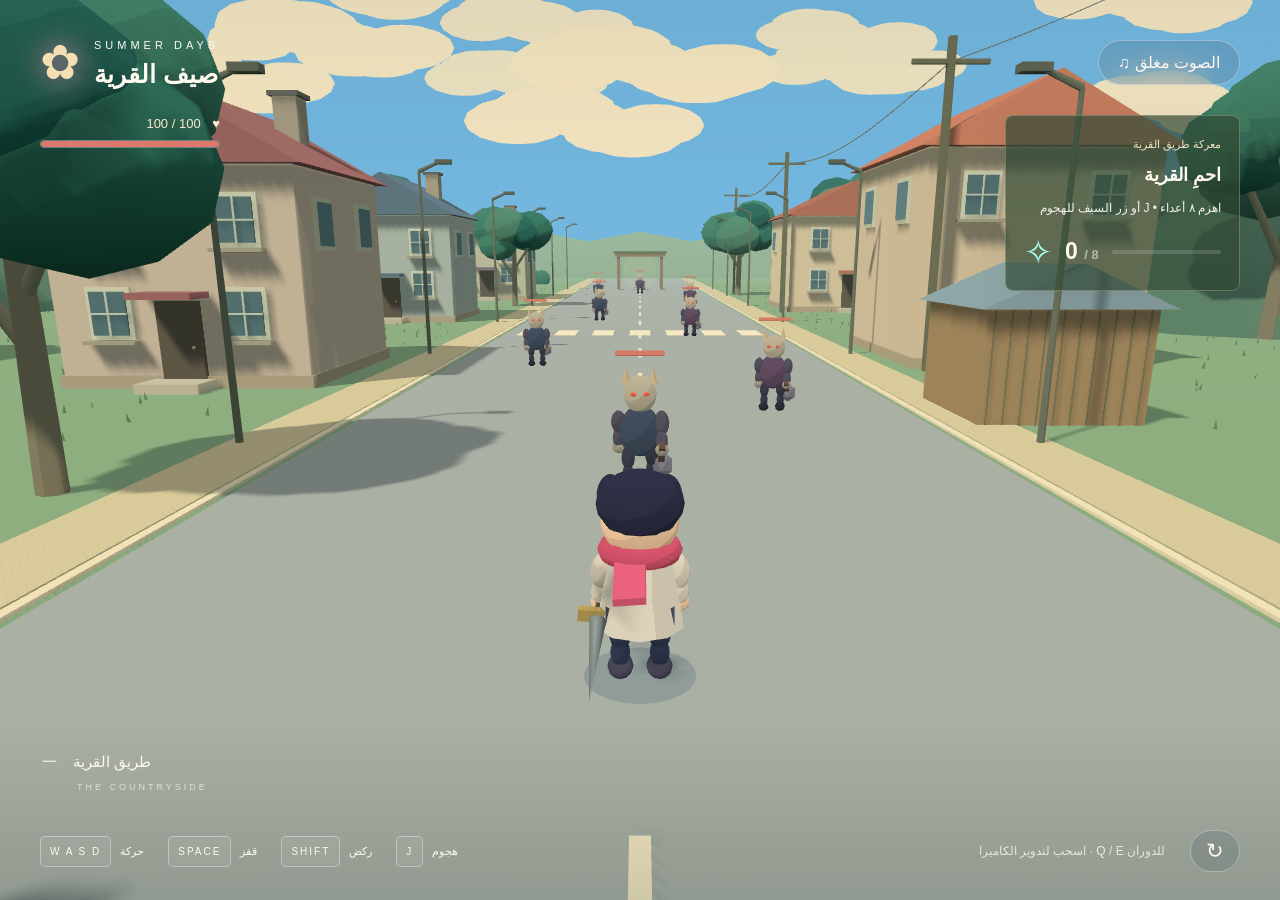
==== index.html @ dabcc71a "Add Sakura sword combat game with mobile controls" ====
<!doctype html><html lang="ar" dir="rtl"><head><meta charset="utf-8"><meta name="viewport" content="width=device-width,initial-scale=1"><title>صيف القرية • Summer Days</title><link rel="icon" href="data:image/svg+xml,%3Csvg xmlns='http://www.w3.org/2000/svg' viewBox='0 0 40 40'%3E%3Ctext y='32' font-size='32'%3E🌸%3C/text%3E%3C/svg%3E"><link rel="stylesheet" href="style.css?v=lasa-win-10"></head><body><div id="world"></div><div class="vignette"></div><header><div class="brand"><span class="flower">✿</span><div><small>SUMMER DAYS</small><h1>صيف القرية</h1></div></div><button id="sound" aria-label="تفعيل الصوت">♫ <span>الصوت مغلق</span></button></header><aside class="quest"><small>معركة طريق القرية</small><h2 id="objective">احمِ القرية</h2><p id="hint">اهزم ٨ أعداء • J أو زر السيف للهجوم</p><div class="progress"><span>✧</span><strong id="count">٠ <em>/ ١٠</em></strong><div class="track"><i id="bar"></i></div></div></aside><div class="health"><span>♥ <b id="health-label">100 / 100</b></span><div><i id="health-fill"></i></div></div><div class="location"><span>一</span> طريق القرية <small>THE COUNTRYSIDE</small></div><footer><div class="keys"><span><kbd>W A S D</kbd> حركة</span><span><kbd>SPACE</kbd> قفز</span><span><kbd>SHIFT</kbd> ركض</span><span><kbd>J</kbd> هجوم</span></div><p>اسحب لتدوير الكاميرا · Q / E للدوران</p><button id="reset" title="ابدأ من جديد">↻</button></footer><div id="toast" role="status"></div><div id="touch"><div class="pad"><button data-key="KeyW">↑</button><div><button data-key="KeyA">←</button><button data-key="KeyS">↓</button><button data-key="KeyD">→</button></div></div><div class="actions"><button data-key="ShiftLeft">جري</button><button class="jump" data-key="Space">قفز</button><button class="attack" data-key="KeyJ" aria-label="هجوم بالسيف">⚔<small>هجوم</small></button></div></div><div id="finish" hidden><div class="finish-card"><span>✿</span><small>A SUMMER TO REMEMBER</small><h2>صيف لا يُنسى</h2><p>عشرة تذكارات… وحكاية جميلة للعودة.</p><button id="again">رحلة جديدة ←</button></div></div><div id="loading">✿<p>نطير إلى صيف القرية…</p></div><script type="module" src="game.js?v=lasa-win-10"></script></body></html>
---- style.css ----
*{box-sizing:border-box}body{margin:0;overflow:hidden;background:#bfc9dd;color:#fff8ee;font-family:Tahoma,Arial,sans-serif}button{font:inherit;cursor:pointer;color:inherit}#world,canvas,.vignette{position:fixed;inset:0;width:100%;height:100%}.vignette{pointer-events:none;background:linear-gradient(180deg,#273b5530,transparent 25%,transparent 70%,#24365055)}header{position:absolute;top:34px;left:40px;right:40px;display:flex;justify-content:space-between;align-items:center;direction:ltr}.brand{display:flex;gap:14px;align-items:center}.flower{font-size:48px;color:#ffe6ef;text-shadow:0 0 30px #e989b0}.brand small{font:11px Arial;letter-spacing:4px;color:#fff9f4}h1{font-size:25px;margin:7px 0 0}button{border:1px solid #ffffff55;background:#273c4f28;backdrop-filter:blur(15px);border-radius:30px;padding:12px 19px}button:hover{background:#ffffff30}button:focus-visible{outline:3px solid #fff}.quest{position:absolute;top:158px;right:40px;width:278px;padding:24px;background:linear-gradient(130deg,#203e5159,#45646c22);border:1px solid #ffffff45;border-radius:4px 24px 24px 24px;backdrop-filter:blur(12px);box-shadow:0 12px 40px #25374910}.quest small{font-size:11px;color:#ffe1ea}.quest h2{font-size:20px;margin:12px 0}.quest p{font-size:12px;line-height:1.8;color:#f4f1ec}.progress{display:flex;gap:13px;align-items:center;margin-top:20px;direction:ltr}.progress>span{font-size:34px;color:#a5ffef}strong{font-size:23px;white-space:nowrap}em{font-size:13px;font-style:normal;color:#ffffff88}.track{height:4px;flex:1;background:#ffffff25;border-radius:3px;overflow:hidden}.track i{display:block;height:100%;width:0;background:#baffef;transition:width .4s}.location{position:absolute;bottom:114px;left:42px;font-size:15px;direction:ltr}.location>span{margin-right:12px}.location small{display:block;margin:10px 0 0 35px;font:9px Arial;letter-spacing:3px;opacity:.7}footer{position:absolute;bottom:28px;left:40px;right:40px;display:flex;align-items:center;gap:25px;direction:ltr}footer p{font-size:12px;opacity:.8;margin-left:auto}.keys{display:flex;gap:24px;font-size:11px}.keys span{display:flex;gap:9px;align-items:center}kbd{font:10px Arial;letter-spacing:2px;border:1px solid #fff5;border-radius:5px;padding:9px;background:#ffffff10}#reset{padding:8px 15px;font-size:21px}#toast{position:absolute;bottom:125px;left:50%;transform:translateX(-50%);padding:12px 24px;border-radius:30px;background:#254f5ddd;opacity:0;transition:opacity .3s;pointer-events:none;font-size:14px}#toast.visible{opacity:1}#finish,#loading{position:fixed;inset:0;display:grid;place-items:center;background:#24384e45;backdrop-filter:blur(8px);z-index:5}#finish[hidden]{display:none}.finish-card{text-align:center;padding:50px;background:#25465ce8;border:1px solid #ffe2ef66;border-radius:25px}.finish-card>span{display:block;font-size:70px;color:#ffbcd6}.finish-card small{font:10px Arial;letter-spacing:3px}.finish-card h2{font-size:30px}.finish-card p{opacity:.7;margin-bottom:30px}.finish-card button{background:#ffe0e8;color:#3d3b56}#loading{display:flex;flex-direction:column;justify-content:center;font-size:60px;background:#849dac}#loading p{font-size:16px}#touch{display:none} @media(max-width:700px){header{top:20px;left:20px;right:20px}.brand h1{font-size:19px}.brand small{font-size:9px}.flower{font-size:37px}#sound span{display:none}.quest{top:100px;right:20px;width:218px;padding:16px}.quest h2{font-size:17px}.quest p{font-size:11px}.quest small{font-size:10px}.location{display:none}footer{bottom:18px;left:20px;right:20px}.keys{display:none}footer p{margin:0 auto}#touch{display:flex;position:absolute;bottom:90px;left:20px;right:20px;justify-content:space-between;align-items:end;direction:ltr;touch-action:none}.pad{text-align:center}.pad button{padding:0;width:44px;height:44px;margin:2px;border-radius:12px;background:#274d6766}.jump{width:68px;height:68px;background:#274d6766}#toast{bottom:245px;width:max-content;max-width:90%;font-size:12px}.finish-card{margin:20px;padding:30px}.finish-card h2{font-size:23px}}
/* Quiet game HUD leaves the village in view. */
.quest{top:115px;width:235px;padding:18px;background:#314936b3;backdrop-filter:none;border-color:#f9efd240;border-radius:8px}.quest small{color:#f2e2bc}.quest h2{font-size:18px}.brand .flower{color:#f3dfb2}.vignette{background:linear-gradient(180deg,#23405012,transparent 24%,transparent 80%,#233d3930)}.location{bottom:108px}.progress{margin-top:10px} @media(max-width:700px){.quest{top:94px;right:16px;width:180px;padding:12px}.quest small{display:none}.quest h2{font-size:15px;margin:0 0 6px}.quest p{font-size:11px;margin:0}.progress{margin-top:5px}.progress>span{font-size:24px}.progress strong{font-size:19px}}
.health{position:absolute;top:116px;left:40px;width:180px;font-size:13px;color:#ffe9d3}.health>div{height:8px;margin-top:9px;background:#263b40b0;border:1px solid #fff5;border-radius:8px;overflow:hidden}.health i{display:block;width:100%;height:100%;background:#dc786c;transition:width .2s}.health b{font-weight:normal;margin-right:8px}.actions{display:flex;align-items:end;gap:9px}.actions button{touch-action:none;user-select:none;width:53px;height:53px;padding:0;background:#274d67b0}.actions .attack{width:78px;height:78px;background:#a6634ee6;font-size:29px}.attack small{display:block;font-size:12px}#touch button{touch-action:none;user-select:none;-webkit-user-select:none} @media(pointer:coarse){#touch{display:flex;position:absolute;bottom:80px;left:20px;right:20px;justify-content:space-between;align-items:end;direction:ltr;touch-action:none}.keys{display:none}.pad{text-align:center}.pad button{padding:0;width:46px;height:46px;margin:2px;border-radius:12px;background:#274d6788}.location{display:none}} @media(max-width:700px){.health{left:18px;top:101px;width:130px}.quest{top:151px;width:166px}.actions{gap:5px}.actions button{width:43px;height:43px}.actions .attack{width:65px;height:65px}.pad button{width:39px;height:43px}#touch{left:12px;right:12px}.keys{display:none}}
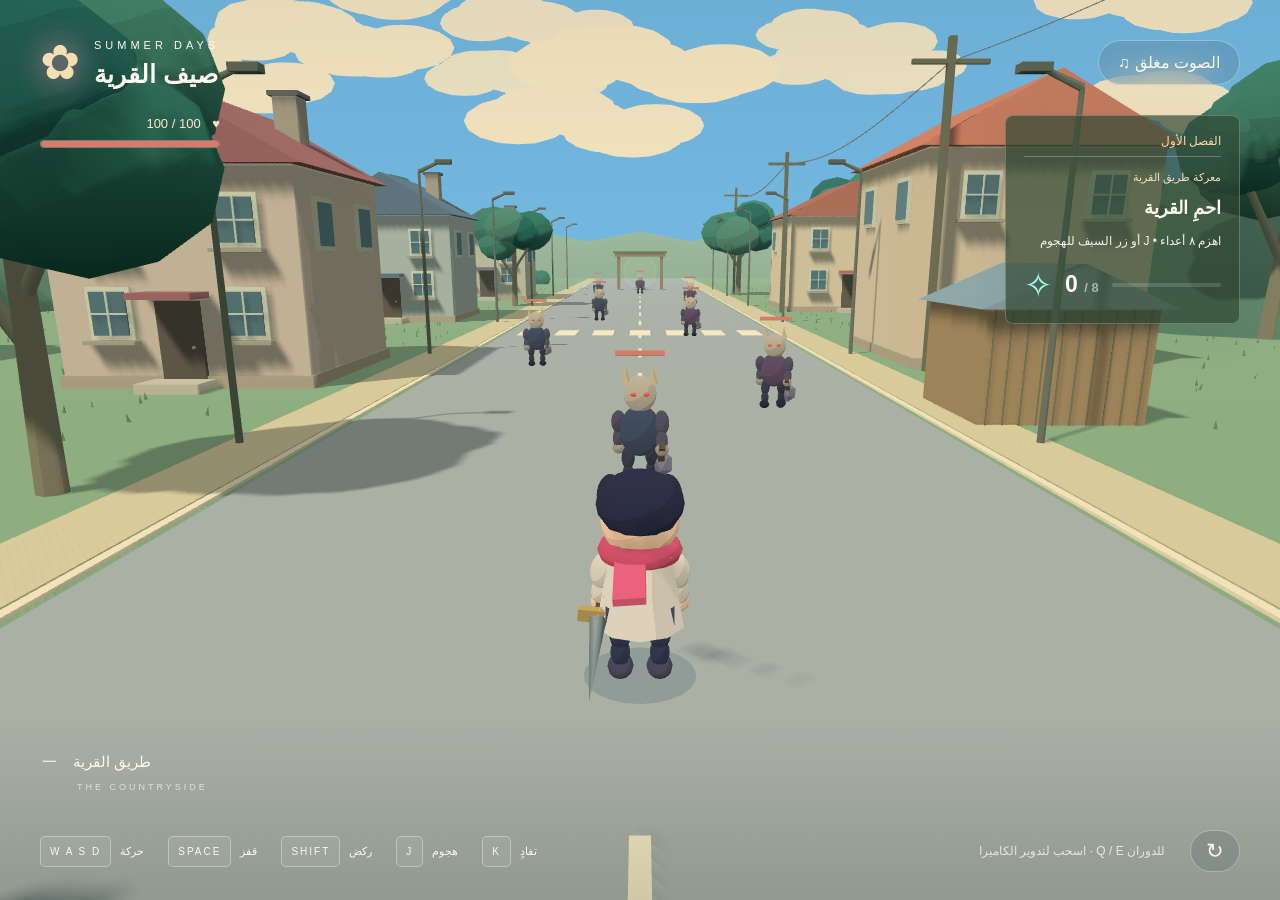
==== commit 87a5aad3: "Add harder second mission and improved combat animation" ====
--- a/index.html
+++ b/index.html
@@ -1,3 +1,3 @@
-<!doctype html><html lang="ar" dir="rtl"><head><meta charset="utf-8"><meta name="viewport" content="width=device-width,initial-scale=1"><title>صيف القرية • Summer Days</title><link rel="icon" href="data:image/svg+xml,%3Csvg xmlns='http://www.w3.org/2000/svg' viewBox='0 0 40 40'%3E%3Ctext y='32' font-size='32'%3E🌸%3C/text%3E%3C/svg%3E"><link rel="stylesheet" href="style.css?v=lasa-win-10"></head><body><div id="world"></div><div class="vignette"></div><header><div class="brand"><span class="flower">✿</span><div><small>SUMMER DAYS</small><h1>صيف القرية</h1></div></div><button id="sound" aria-label="تفعيل الصوت">♫ <span>الصوت مغلق</span></button></header><aside class="quest"><small>معركة طريق القرية</small><h2 id="objective">احمِ القرية</h2><p id="hint">اهزم ٨ أعداء • J أو زر السيف للهجوم</p><div class="progress"><span>✧</span><strong id="count">٠ <em>/ ١٠</em></strong><div class="track"><i id="bar"></i></div></div></aside><div class="health"><span>♥ <b id="health-label">100 / 100</b></span><div><i id="health-fill"></i></div></div><div class="location"><span>一</span> طريق القرية <small>THE COUNTRYSIDE</small></div><footer><div class="keys"><span><kbd>W A S D</kbd> حركة</span><span><kbd>SPACE</kbd> قفز</span><span><kbd>SHIFT</kbd> ركض</span><span><kbd>J</kbd> هجوم</span></div><p>اسحب لتدوير الكاميرا · Q / E للدوران</p><button id="reset" title="ابدأ من جديد">↻</button></footer><div id="toast" role="status"></div><div id="touch"><div class="pad"><button data-key="KeyW">↑</button><div><button data-key="KeyA">←</button><button data-key="KeyS">↓</button><button data-key="KeyD">→</button></div></div><div class="actions"><button data-key="ShiftLeft">جري</button><button class="jump" data-key="Space">قفز</button><button class="attack" data-key="KeyJ" aria-label="هجوم بالسيف">⚔<small>هجوم</small></button></div></div><div id="finish" hidden><div class="finish-card"><span>✿</span><small>A SUMMER TO REMEMBER</small><h2>صيف لا يُنسى</h2><p>عشرة تذكارات… وحكاية جميلة للعودة.</p><button id="again">رحلة جديدة ←</button></div></div><div id="loading">✿<p>نطير إلى صيف القرية…</p></div><script type="module" src="game.js?v=lasa-win-10"></script></body></html>
+<!doctype html><html lang="ar" dir="rtl"><head><meta charset="utf-8"><meta name="viewport" content="width=device-width,initial-scale=1"><title>صيف القرية • Summer Days</title><link rel="icon" href="data:image/svg+xml,%3Csvg xmlns='http://www.w3.org/2000/svg' viewBox='0 0 40 40'%3E%3Ctext y='32' font-size='32'%3E🌸%3C/text%3E%3C/svg%3E"><link rel="stylesheet" href="style.css?v=mission-two-11"></head><body><div id="world"></div><div class="vignette"></div><header><div class="brand"><span class="flower">✿</span><div><small>SUMMER DAYS</small><h1>صيف القرية</h1></div></div><button id="sound" aria-label="تفعيل الصوت">♫ <span>الصوت مغلق</span></button></header><aside class="quest"><div id="mission-label" class="mission-label">الفصل الأول</div><small>معركة طريق القرية</small><h2 id="objective">احمِ القرية</h2><p id="hint">اهزم ٨ أعداء • J أو زر السيف للهجوم</p><div class="progress"><span>✧</span><strong id="count">٠ <em>/ ١٠</em></strong><div class="track"><i id="bar"></i></div></div></aside><div id="boss-hud" class="boss-hud" hidden><span>زعيم الحصار</span><div><i id="boss-fill"></i></div></div><div class="health"><span>♥ <b id="health-label">100 / 100</b></span><div><i id="health-fill"></i></div></div><div class="location"><span>一</span> طريق القرية <small>THE COUNTRYSIDE</small></div><footer><div class="keys"><span><kbd>W A S D</kbd> حركة</span><span><kbd>SPACE</kbd> قفز</span><span><kbd>SHIFT</kbd> ركض</span><span><kbd>J</kbd> هجوم</span><span><kbd>K</kbd> تفادٍ</span></div><p>اسحب لتدوير الكاميرا · Q / E للدوران</p><button id="reset" title="ابدأ من جديد">↻</button></footer><div id="toast" role="status"></div><div id="touch"><div class="pad"><button data-key="KeyW">↑</button><div><button data-key="KeyA">←</button><button data-key="KeyS">↓</button><button data-key="KeyD">→</button></div></div><div class="actions"><button data-key="ShiftLeft">جري</button><button class="jump" data-key="Space">قفز</button><button class="dodge" data-key="KeyK" aria-label="تفادٍ">تفادٍ</button><button class="attack" data-key="KeyJ" aria-label="هجوم بالسيف">⚔<small>هجوم</small></button></div></div><div id="finish" hidden><div class="finish-card"><span>✿</span><small>A SUMMER TO REMEMBER</small><h2>صيف لا يُنسى</h2><p>عشرة تذكارات… وحكاية جميلة للعودة.</p><button id="again">رحلة جديدة ←</button></div></div><div id="loading">✿<p>نطير إلى صيف القرية…</p></div><script type="module" src="game.js?v=mission-two-11"></script></body></html>
 
 
--- a/style.css
+++ b/style.css
@@ -2,3 +2,7 @@
 /* Quiet game HUD leaves the village in view. */
 .quest{top:115px;width:235px;padding:18px;background:#314936b3;backdrop-filter:none;border-color:#f9efd240;border-radius:8px}.quest small{color:#f2e2bc}.quest h2{font-size:18px}.brand .flower{color:#f3dfb2}.vignette{background:linear-gradient(180deg,#23405012,transparent 24%,transparent 80%,#233d3930)}.location{bottom:108px}.progress{margin-top:10px} @media(max-width:700px){.quest{top:94px;right:16px;width:180px;padding:12px}.quest small{display:none}.quest h2{font-size:15px;margin:0 0 6px}.quest p{font-size:11px;margin:0}.progress{margin-top:5px}.progress>span{font-size:24px}.progress strong{font-size:19px}}
 .health{position:absolute;top:116px;left:40px;width:180px;font-size:13px;color:#ffe9d3}.health>div{height:8px;margin-top:9px;background:#263b40b0;border:1px solid #fff5;border-radius:8px;overflow:hidden}.health i{display:block;width:100%;height:100%;background:#dc786c;transition:width .2s}.health b{font-weight:normal;margin-right:8px}.actions{display:flex;align-items:end;gap:9px}.actions button{touch-action:none;user-select:none;width:53px;height:53px;padding:0;background:#274d67b0}.actions .attack{width:78px;height:78px;background:#a6634ee6;font-size:29px}.attack small{display:block;font-size:12px}#touch button{touch-action:none;user-select:none;-webkit-user-select:none} @media(pointer:coarse){#touch{display:flex;position:absolute;bottom:80px;left:20px;right:20px;justify-content:space-between;align-items:end;direction:ltr;touch-action:none}.keys{display:none}.pad{text-align:center}.pad button{padding:0;width:46px;height:46px;margin:2px;border-radius:12px;background:#274d6788}.location{display:none}} @media(max-width:700px){.health{left:18px;top:101px;width:130px}.quest{top:151px;width:166px}.actions{gap:5px}.actions button{width:43px;height:43px}.actions .attack{width:65px;height:65px}.pad button{width:39px;height:43px}#touch{left:12px;right:12px}.keys{display:none}}
+
+.mission-label{font-size:12px;color:#ffd8a2;border-bottom:1px solid #ffffff44;padding-bottom:8px;margin-bottom:10px}.boss-hud{position:absolute;top:28px;left:50%;transform:translateX(-50%);width:min(340px,42vw);text-align:center;font-size:13px;color:#ffe2cd;text-shadow:0 1px 3px #333}.boss-hud[hidden]{display:none}.boss-hud>div{height:9px;background:#332d39bb;border:1px solid #ffe1ce77;border-radius:9px;margin-top:8px;overflow:hidden}.boss-hud i{display:block;height:100%;width:100%;background:#de806e;transition:width .2s}.actions .dodge{background:#476e8dcc}@media(max-width:700px){.boss-hud{top:85px;width:45vw}.actions .dodge{width:47px;height:47px;font-size:11px}.actions{gap:3px}}
+
+@media(max-width:700px){.boss-hud{top:82px;width:42vw}.health{top:136px}.quest{top:155px}}
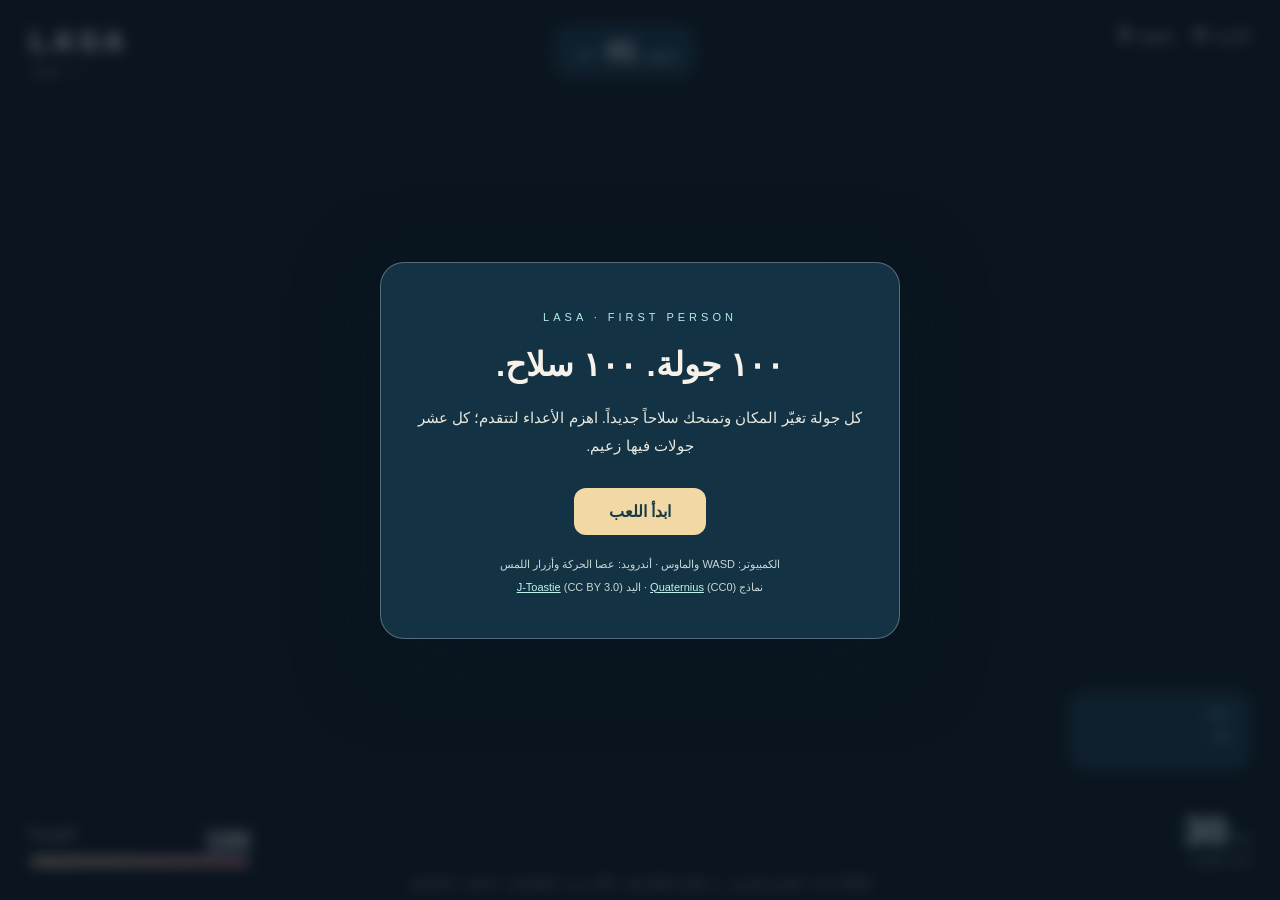
==== commit 64cc3367: "Build first-person 100-round shooter with modeled weapons and hands" ====
--- a/index.html
+++ b/index.html
@@ -1,3 +1,3 @@
-<!doctype html><html lang="ar" dir="rtl"><head><meta charset="utf-8"><meta name="viewport" content="width=device-width,initial-scale=1"><title>صيف القرية • Summer Days</title><link rel="icon" href="data:image/svg+xml,%3Csvg xmlns='http://www.w3.org/2000/svg' viewBox='0 0 40 40'%3E%3Ctext y='32' font-size='32'%3E🌸%3C/text%3E%3C/svg%3E"><link rel="stylesheet" href="style.css?v=mission-two-11"></head><body><div id="world"></div><div class="vignette"></div><header><div class="brand"><span class="flower">✿</span><div><small>SUMMER DAYS</small><h1>صيف القرية</h1></div></div><button id="sound" aria-label="تفعيل الصوت">♫ <span>الصوت مغلق</span></button></header><aside class="quest"><div id="mission-label" class="mission-label">الفصل الأول</div><small>معركة طريق القرية</small><h2 id="objective">احمِ القرية</h2><p id="hint">اهزم ٨ أعداء • J أو زر السيف للهجوم</p><div class="progress"><span>✧</span><strong id="count">٠ <em>/ ١٠</em></strong><div class="track"><i id="bar"></i></div></div></aside><div id="boss-hud" class="boss-hud" hidden><span>زعيم الحصار</span><div><i id="boss-fill"></i></div></div><div class="health"><span>♥ <b id="health-label">100 / 100</b></span><div><i id="health-fill"></i></div></div><div class="location"><span>一</span> طريق القرية <small>THE COUNTRYSIDE</small></div><footer><div class="keys"><span><kbd>W A S D</kbd> حركة</span><span><kbd>SPACE</kbd> قفز</span><span><kbd>SHIFT</kbd> ركض</span><span><kbd>J</kbd> هجوم</span><span><kbd>K</kbd> تفادٍ</span></div><p>اسحب لتدوير الكاميرا · Q / E للدوران</p><button id="reset" title="ابدأ من جديد">↻</button></footer><div id="toast" role="status"></div><div id="touch"><div class="pad"><button data-key="KeyW">↑</button><div><button data-key="KeyA">←</button><button data-key="KeyS">↓</button><button data-key="KeyD">→</button></div></div><div class="actions"><button data-key="ShiftLeft">جري</button><button class="jump" data-key="Space">قفز</button><button class="dodge" data-key="KeyK" aria-label="تفادٍ">تفادٍ</button><button class="attack" data-key="KeyJ" aria-label="هجوم بالسيف">⚔<small>هجوم</small></button></div></div><div id="finish" hidden><div class="finish-card"><span>✿</span><small>A SUMMER TO REMEMBER</small><h2>صيف لا يُنسى</h2><p>عشرة تذكارات… وحكاية جميلة للعودة.</p><button id="again">رحلة جديدة ←</button></div></div><div id="loading">✿<p>نطير إلى صيف القرية…</p></div><script type="module" src="game.js?v=mission-two-11"></script></body></html>
+<!doctype html><html lang="ar" dir="rtl"><head><meta charset="utf-8"><meta name="viewport" content="width=device-width,initial-scale=1,maximum-scale=1,user-scalable=no"><meta name="theme-color" content="#101c29"><title>لاسا: ١٠٠ جولة</title><link rel="icon" href="data:image/svg+xml,%3Csvg xmlns='http://www.w3.org/2000/svg' viewBox='0 0 40 40'%3E%3Ctext y='32' font-size='32'%3E🎯%3C/text%3E%3C/svg%3E"><link rel="stylesheet" href="style.css?v=fps-2"><script type="importmap">{"imports":{"three":"./three.module.js"}}</script></head><body><div id="world"></div><div id="damage-flash"></div><header><div class="mark"><b>LASA</b><small>١٠٠ جولة</small></div><div class="round-badge"><span>الجولة</span><strong id="round">01</strong><em>/ 100</em></div><div class="stats"><div>الأعداء <strong id="remaining">0</strong></div><div>النقاط <strong id="score">0</strong></div></div></header><div id="crosshair"><i></i><i></i><i></i><i></i><span></span></div><div id="hitmarker">✕</div><aside class="gun-card"><small id="gun-type">سلاح</small><strong id="gun-name">—</strong><div id="gun-traits"></div></aside><div id="wave-toast" role="status"></div><footer><div class="health"><span>♥ الصحة</span><strong id="health-text">100</strong><div class="meter"><i id="health-fill"></i></div></div><div class="ammo"><strong id="ammo">30</strong><span>/ <b id="reserve">∞</b></span><small>R إعادة تلقيم</small></div></footer><div id="desktop-help">WASD حركة · الماوس للتصويب · زر الفأرة لإطلاق النار · Shift جري · Space قفز · R تلقيم · Esc إيقاف</div><div id="mobile-controls"><div id="joystick"><div id="joystick-knob"></div></div><div class="buttons"><button id="mobile-jump">قفز</button><button id="mobile-reload">تلقيم</button><button id="mobile-fire">إطلاق</button></div></div><section id="overlay"><div class="panel"><small id="overlay-kicker">LASA · FIRST PERSON</small><h1 id="overlay-title">١٠٠ جولة. ١٠٠ سلاح.</h1><p id="overlay-text">كل جولة تغيّر المكان وتمنحك سلاحاً جديداً. اهزم الأعداء لتتقدم؛ كل عشر جولات فيها زعيم.</p><button id="play">ابدأ اللعب</button><div class="overlay-controls">الكمبيوتر: WASD والماوس · أندرويد: عصا الحركة وأزرار اللمس</div><div class="credits">نماذج <a href="https://quaternius.com/packs/toonshootergamekit.html" target="_blank" rel="noopener">Quaternius</a> (CC0) · اليد <a href="https://poly.pizza/m/MTB4egc4Vh" target="_blank" rel="noopener">J-Toastie</a> (CC BY 3.0)</div></div></section><div id="loading">جارٍ تجهيز الشخصيات…</div><script type="module" src="fps.js?v=fps-2"></script></body></html>
 
 
--- a/style.css
+++ b/style.css
@@ -1,8 +1 @@
-*{box-sizing:border-box}body{margin:0;overflow:hidden;background:#bfc9dd;color:#fff8ee;font-family:Tahoma,Arial,sans-serif}button{font:inherit;cursor:pointer;color:inherit}#world,canvas,.vignette{position:fixed;inset:0;width:100%;height:100%}.vignette{pointer-events:none;background:linear-gradient(180deg,#273b5530,transparent 25%,transparent 70%,#24365055)}header{position:absolute;top:34px;left:40px;right:40px;display:flex;justify-content:space-between;align-items:center;direction:ltr}.brand{display:flex;gap:14px;align-items:center}.flower{font-size:48px;color:#ffe6ef;text-shadow:0 0 30px #e989b0}.brand small{font:11px Arial;letter-spacing:4px;color:#fff9f4}h1{font-size:25px;margin:7px 0 0}button{border:1px solid #ffffff55;background:#273c4f28;backdrop-filter:blur(15px);border-radius:30px;padding:12px 19px}button:hover{background:#ffffff30}button:focus-visible{outline:3px solid #fff}.quest{position:absolute;top:158px;right:40px;width:278px;padding:24px;background:linear-gradient(130deg,#203e5159,#45646c22);border:1px solid #ffffff45;border-radius:4px 24px 24px 24px;backdrop-filter:blur(12px);box-shadow:0 12px 40px #25374910}.quest small{font-size:11px;color:#ffe1ea}.quest h2{font-size:20px;margin:12px 0}.quest p{font-size:12px;line-height:1.8;color:#f4f1ec}.progress{display:flex;gap:13px;align-items:center;margin-top:20px;direction:ltr}.progress>span{font-size:34px;color:#a5ffef}strong{font-size:23px;white-space:nowrap}em{font-size:13px;font-style:normal;color:#ffffff88}.track{height:4px;flex:1;background:#ffffff25;border-radius:3px;overflow:hidden}.track i{display:block;height:100%;width:0;background:#baffef;transition:width .4s}.location{position:absolute;bottom:114px;left:42px;font-size:15px;direction:ltr}.location>span{margin-right:12px}.location small{display:block;margin:10px 0 0 35px;font:9px Arial;letter-spacing:3px;opacity:.7}footer{position:absolute;bottom:28px;left:40px;right:40px;display:flex;align-items:center;gap:25px;direction:ltr}footer p{font-size:12px;opacity:.8;margin-left:auto}.keys{display:flex;gap:24px;font-size:11px}.keys span{display:flex;gap:9px;align-items:center}kbd{font:10px Arial;letter-spacing:2px;border:1px solid #fff5;border-radius:5px;padding:9px;background:#ffffff10}#reset{padding:8px 15px;font-size:21px}#toast{position:absolute;bottom:125px;left:50%;transform:translateX(-50%);padding:12px 24px;border-radius:30px;background:#254f5ddd;opacity:0;transition:opacity .3s;pointer-events:none;font-size:14px}#toast.visible{opacity:1}#finish,#loading{position:fixed;inset:0;display:grid;place-items:center;background:#24384e45;backdrop-filter:blur(8px);z-index:5}#finish[hidden]{display:none}.finish-card{text-align:center;padding:50px;background:#25465ce8;border:1px solid #ffe2ef66;border-radius:25px}.finish-card>span{display:block;font-size:70px;color:#ffbcd6}.finish-card small{font:10px Arial;letter-spacing:3px}.finish-card h2{font-size:30px}.finish-card p{opacity:.7;margin-bottom:30px}.finish-card button{background:#ffe0e8;color:#3d3b56}#loading{display:flex;flex-direction:column;justify-content:center;font-size:60px;background:#849dac}#loading p{font-size:16px}#touch{display:none} @media(max-width:700px){header{top:20px;left:20px;right:20px}.brand h1{font-size:19px}.brand small{font-size:9px}.flower{font-size:37px}#sound span{display:none}.quest{top:100px;right:20px;width:218px;padding:16px}.quest h2{font-size:17px}.quest p{font-size:11px}.quest small{font-size:10px}.location{display:none}footer{bottom:18px;left:20px;right:20px}.keys{display:none}footer p{margin:0 auto}#touch{display:flex;position:absolute;bottom:90px;left:20px;right:20px;justify-content:space-between;align-items:end;direction:ltr;touch-action:none}.pad{text-align:center}.pad button{padding:0;width:44px;height:44px;margin:2px;border-radius:12px;background:#274d6766}.jump{width:68px;height:68px;background:#274d6766}#toast{bottom:245px;width:max-content;max-width:90%;font-size:12px}.finish-card{margin:20px;padding:30px}.finish-card h2{font-size:23px}}
-/* Quiet game HUD leaves the village in view. */
-.quest{top:115px;width:235px;padding:18px;background:#314936b3;backdrop-filter:none;border-color:#f9efd240;border-radius:8px}.quest small{color:#f2e2bc}.quest h2{font-size:18px}.brand .flower{color:#f3dfb2}.vignette{background:linear-gradient(180deg,#23405012,transparent 24%,transparent 80%,#233d3930)}.location{bottom:108px}.progress{margin-top:10px} @media(max-width:700px){.quest{top:94px;right:16px;width:180px;padding:12px}.quest small{display:none}.quest h2{font-size:15px;margin:0 0 6px}.quest p{font-size:11px;margin:0}.progress{margin-top:5px}.progress>span{font-size:24px}.progress strong{font-size:19px}}
-.health{position:absolute;top:116px;left:40px;width:180px;font-size:13px;color:#ffe9d3}.health>div{height:8px;margin-top:9px;background:#263b40b0;border:1px solid #fff5;border-radius:8px;overflow:hidden}.health i{display:block;width:100%;height:100%;background:#dc786c;transition:width .2s}.health b{font-weight:normal;margin-right:8px}.actions{display:flex;align-items:end;gap:9px}.actions button{touch-action:none;user-select:none;width:53px;height:53px;padding:0;background:#274d67b0}.actions .attack{width:78px;height:78px;background:#a6634ee6;font-size:29px}.attack small{display:block;font-size:12px}#touch button{touch-action:none;user-select:none;-webkit-user-select:none} @media(pointer:coarse){#touch{display:flex;position:absolute;bottom:80px;left:20px;right:20px;justify-content:space-between;align-items:end;direction:ltr;touch-action:none}.keys{display:none}.pad{text-align:center}.pad button{padding:0;width:46px;height:46px;margin:2px;border-radius:12px;background:#274d6788}.location{display:none}} @media(max-width:700px){.health{left:18px;top:101px;width:130px}.quest{top:151px;width:166px}.actions{gap:5px}.actions button{width:43px;height:43px}.actions .attack{width:65px;height:65px}.pad button{width:39px;height:43px}#touch{left:12px;right:12px}.keys{display:none}}
-
-.mission-label{font-size:12px;color:#ffd8a2;border-bottom:1px solid #ffffff44;padding-bottom:8px;margin-bottom:10px}.boss-hud{position:absolute;top:28px;left:50%;transform:translateX(-50%);width:min(340px,42vw);text-align:center;font-size:13px;color:#ffe2cd;text-shadow:0 1px 3px #333}.boss-hud[hidden]{display:none}.boss-hud>div{height:9px;background:#332d39bb;border:1px solid #ffe1ce77;border-radius:9px;margin-top:8px;overflow:hidden}.boss-hud i{display:block;height:100%;width:100%;background:#de806e;transition:width .2s}.actions .dodge{background:#476e8dcc}@media(max-width:700px){.boss-hud{top:85px;width:45vw}.actions .dodge{width:47px;height:47px;font-size:11px}.actions{gap:3px}}
-
-@media(max-width:700px){.boss-hud{top:82px;width:42vw}.health{top:136px}.quest{top:155px}}
+*{box-sizing:border-box}html,body{margin:0;width:100%;height:100%;overflow:hidden;background:#102234;color:#f6f1e9;font-family:Tahoma,Arial,sans-serif;touch-action:none;user-select:none}button{font:inherit;cursor:pointer;color:inherit}#world,#world canvas,#damage-flash{position:fixed;inset:0;width:100%;height:100%}#damage-flash{pointer-events:none;background:#fa514a;opacity:0;transition:opacity .14s}header{position:fixed;top:25px;left:30px;right:30px;display:flex;align-items:flex-start;justify-content:space-between;direction:ltr;pointer-events:none;text-shadow:0 2px 8px #1424328c}.mark{display:flex;flex-direction:column;line-height:1}.mark b{font:900 29px Arial;letter-spacing:5px}.mark small{font-size:11px;letter-spacing:3px;margin-top:7px}.round-badge{display:flex;gap:8px;align-items:baseline;direction:rtl;background:#142c3cad;border:1px solid #ffffff36;border-radius:18px;padding:10px 18px;backdrop-filter:blur(7px)}.round-badge span{font-size:12px}.round-badge strong{font:700 27px Arial}.round-badge em{font:12px Arial;opacity:.65}.stats{display:flex;gap:22px;font-size:13px;direction:rtl}.stats strong{font:700 18px Arial;margin-right:5px}#crosshair{position:fixed;top:50%;left:50%;width:34px;height:34px;transform:translate(-50%,-50%);pointer-events:none;filter:drop-shadow(0 1px 2px #16343c)}#crosshair i{position:absolute;background:#fff9dd;border-radius:3px}#crosshair i:nth-child(1){width:2px;height:7px;left:16px;top:0}#crosshair i:nth-child(2){width:2px;height:7px;left:16px;bottom:0}#crosshair i:nth-child(3){height:2px;width:7px;top:16px;left:0}#crosshair i:nth-child(4){height:2px;width:7px;top:16px;right:0}#crosshair span{position:absolute;width:3px;height:3px;background:#fff;left:15.5px;top:15.5px;border-radius:50%}#hitmarker{position:fixed;top:calc(50% - 20px);left:calc(50% - 16px);font-size:36px;color:#fdf5d3;opacity:0;pointer-events:none}.gun-card{position:fixed;right:30px;bottom:130px;text-align:right;padding:14px 18px;background:#142c3cba;border:1px solid #ffffff36;border-radius:16px;min-width:180px;backdrop-filter:blur(8px)}.gun-card small{font-size:11px;color:#a7e5db;display:block}.gun-card strong{display:block;font-size:18px;margin-top:6px}.gun-card #gun-traits{font-size:11px;opacity:.75;margin-top:8px}footer{position:fixed;bottom:34px;left:30px;right:30px;display:flex;justify-content:space-between;align-items:end;direction:ltr;pointer-events:none}.health{width:220px;font-size:13px}.health strong{float:right;font:700 27px Arial}.meter{width:100%;height:9px;background:#1a3649ae;border:1px solid #ffffff5a;border-radius:9px;overflow:hidden;margin-top:10px}.meter i{display:block;width:100%;height:100%;background:linear-gradient(90deg,#f4ac87,#e36b6e);transition:width .25s}.ammo{font:700 39px Arial;text-shadow:0 2px 8px #122d39}.ammo span{font-size:18px;opacity:.6}.ammo small{display:block;text-align:right;font:11px Tahoma;opacity:.8}#desktop-help{position:fixed;bottom:10px;width:100%;text-align:center;font-size:11px;opacity:.72;pointer-events:none}#wave-toast{position:fixed;top:27%;left:50%;transform:translateX(-50%);font-size:22px;font-weight:bold;text-align:center;text-shadow:0 2px 12px #143c4c;opacity:0;transition:opacity .3s;pointer-events:none}#wave-toast.show{opacity:1}#overlay,#loading{position:fixed;inset:0;display:grid;place-items:center;background:#102030a8;backdrop-filter:blur(7px);z-index:5}#loading{z-index:6;font-size:19px}#loading[hidden],#overlay[hidden]{display:none}.panel{width:min(520px,calc(100vw - 36px));text-align:center;padding:44px 36px;background:#153547ed;border:1px solid #ffffff48;border-radius:24px;box-shadow:0 20px 80px #08192388}.panel small{letter-spacing:4px;font:11px Arial;color:#b6ece3}.panel h1{font-size:33px;margin:20px 0}.panel p{line-height:1.9;font-size:15px;color:#e7e9df}.panel button{background:#f2d8a5;color:#173c46;border:0;border-radius:12px;padding:14px 35px;font-weight:bold;margin-top:12px}.panel button:hover{background:#fff0c8}.overlay-controls,.credits{font-size:11px;margin-top:23px;color:#c7d7d6}.credits{margin-top:10px}.credits a{color:#bcf7eb}#mobile-controls{display:none}@media(pointer:coarse),(max-width:700px){header{top:16px;left:15px;right:15px}.mark b{font-size:21px}.mark small{font-size:9px}.round-badge{padding:7px 10px}.round-badge strong{font-size:22px}.stats{display:none}.gun-card{right:12px;top:68px;bottom:auto;padding:8px 11px;min-width:126px}.gun-card strong{font-size:14px}.gun-card #gun-traits{font-size:9px}footer{left:15px;right:15px;bottom:22px}.health{width:130px}.health strong{font-size:19px}.ammo{font-size:27px}.ammo span{font-size:13px}#desktop-help{display:none}#mobile-controls{display:block;position:fixed;inset:0;pointer-events:none}#joystick{position:absolute;left:22px;bottom:135px;width:120px;height:120px;background:#1a4c6488;border:1px solid #ffffff74;border-radius:50%;pointer-events:auto}#joystick-knob{position:absolute;left:37px;top:37px;width:46px;height:46px;background:#b5e7debb;border-radius:50%}.buttons{position:absolute;right:16px;bottom:135px;display:flex;gap:8px;align-items:end;pointer-events:auto}.buttons button{width:58px;height:58px;background:#1a4c64aa;border:1px solid #ffffff77;border-radius:50%;font-size:12px}.buttons #mobile-fire{width:89px;height:89px;background:#df846dcf;font-size:15px;font-weight:bold}.panel{padding:27px 21px}.panel h1{font-size:25px}.panel p{font-size:13px}#wave-toast{top:22%;font-size:16px}}
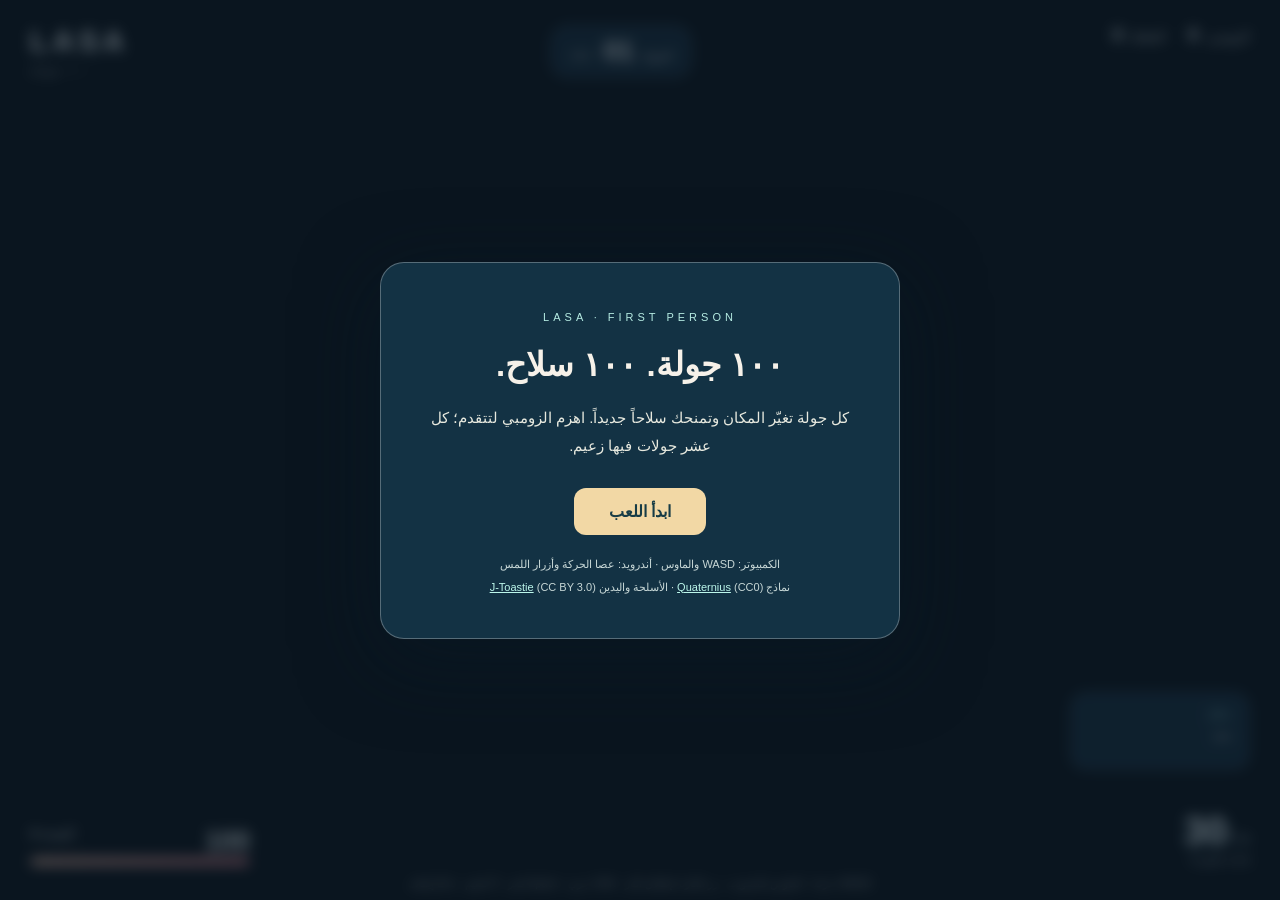
==== commit 4a66d96b: "Replace soldiers with animated zombies and integrate posed FPS weapon rigs" ====
--- a/index.html
+++ b/index.html
@@ -1,3 +1,4 @@
-<!doctype html><html lang="ar" dir="rtl"><head><meta charset="utf-8"><meta name="viewport" content="width=device-width,initial-scale=1,maximum-scale=1,user-scalable=no"><meta name="theme-color" content="#101c29"><title>لاسا: ١٠٠ جولة</title><link rel="icon" href="data:image/svg+xml,%3Csvg xmlns='http://www.w3.org/2000/svg' viewBox='0 0 40 40'%3E%3Ctext y='32' font-size='32'%3E🎯%3C/text%3E%3C/svg%3E"><link rel="stylesheet" href="style.css?v=fps-2"><script type="importmap">{"imports":{"three":"./three.module.js"}}</script></head><body><div id="world"></div><div id="damage-flash"></div><header><div class="mark"><b>LASA</b><small>١٠٠ جولة</small></div><div class="round-badge"><span>الجولة</span><strong id="round">01</strong><em>/ 100</em></div><div class="stats"><div>الأعداء <strong id="remaining">0</strong></div><div>النقاط <strong id="score">0</strong></div></div></header><div id="crosshair"><i></i><i></i><i></i><i></i><span></span></div><div id="hitmarker">✕</div><aside class="gun-card"><small id="gun-type">سلاح</small><strong id="gun-name">—</strong><div id="gun-traits"></div></aside><div id="wave-toast" role="status"></div><footer><div class="health"><span>♥ الصحة</span><strong id="health-text">100</strong><div class="meter"><i id="health-fill"></i></div></div><div class="ammo"><strong id="ammo">30</strong><span>/ <b id="reserve">∞</b></span><small>R إعادة تلقيم</small></div></footer><div id="desktop-help">WASD حركة · الماوس للتصويب · زر الفأرة لإطلاق النار · Shift جري · Space قفز · R تلقيم · Esc إيقاف</div><div id="mobile-controls"><div id="joystick"><div id="joystick-knob"></div></div><div class="buttons"><button id="mobile-jump">قفز</button><button id="mobile-reload">تلقيم</button><button id="mobile-fire">إطلاق</button></div></div><section id="overlay"><div class="panel"><small id="overlay-kicker">LASA · FIRST PERSON</small><h1 id="overlay-title">١٠٠ جولة. ١٠٠ سلاح.</h1><p id="overlay-text">كل جولة تغيّر المكان وتمنحك سلاحاً جديداً. اهزم الأعداء لتتقدم؛ كل عشر جولات فيها زعيم.</p><button id="play">ابدأ اللعب</button><div class="overlay-controls">الكمبيوتر: WASD والماوس · أندرويد: عصا الحركة وأزرار اللمس</div><div class="credits">نماذج <a href="https://quaternius.com/packs/toonshootergamekit.html" target="_blank" rel="noopener">Quaternius</a> (CC0) · اليد <a href="https://poly.pizza/m/MTB4egc4Vh" target="_blank" rel="noopener">J-Toastie</a> (CC BY 3.0)</div></div></section><div id="loading">جارٍ تجهيز الشخصيات…</div><script type="module" src="fps.js?v=fps-2"></script></body></html>
+<!doctype html><html lang="ar" dir="rtl"><head><meta charset="utf-8"><meta name="viewport" content="width=device-width,initial-scale=1,maximum-scale=1,user-scalable=no"><meta name="theme-color" content="#101c29"><title>لاسا: ١٠٠ جولة</title><link rel="icon" href="data:image/svg+xml,%3Csvg xmlns='http://www.w3.org/2000/svg' viewBox='0 0 40 40'%3E%3Ctext y='32' font-size='32'%3E🎯%3C/text%3E%3C/svg%3E"><link rel="stylesheet" href="style.css?v=zombie-3"><script type="importmap">{"imports":{"three":"./three.module.js"}}</script></head><body><div id="world"></div><div id="damage-flash"></div><header><div class="mark"><b>LASA</b><small>١٠٠ جولة</small></div><div class="round-badge"><span>الجولة</span><strong id="round">01</strong><em>/ 100</em></div><div class="stats"><div>الزومبي <strong id="remaining">0</strong></div><div>النقاط <strong id="score">0</strong></div></div></header><div id="crosshair"><i></i><i></i><i></i><i></i><span></span></div><div id="hitmarker">✕</div><aside class="gun-card"><small id="gun-type">سلاح</small><strong id="gun-name">—</strong><div id="gun-traits"></div></aside><div id="wave-toast" role="status"></div><footer><div class="health"><span>♥ الصحة</span><strong id="health-text">100</strong><div class="meter"><i id="health-fill"></i></div></div><div class="ammo"><strong id="ammo">30</strong><span>/ <b id="reserve">∞</b></span><small>R إعادة تلقيم</small></div></footer><div id="desktop-help">WASD حركة · الماوس للتصويب · زر الفأرة لإطلاق النار · Shift جري · Space قفز · R تلقيم · Esc إيقاف</div><div id="mobile-controls"><div id="joystick"><div id="joystick-knob"></div></div><div class="buttons"><button id="mobile-jump">قفز</button><button id="mobile-reload">تلقيم</button><button id="mobile-fire">إطلاق</button></div></div><section id="overlay"><div class="panel"><small id="overlay-kicker">LASA · FIRST PERSON</small><h1 id="overlay-title">١٠٠ جولة. ١٠٠ سلاح.</h1><p id="overlay-text">كل جولة تغيّر المكان وتمنحك سلاحاً جديداً. اهزم الزومبي لتتقدم؛ كل عشر جولات فيها زعيم.</p><button id="play">ابدأ اللعب</button><div class="overlay-controls">الكمبيوتر: WASD والماوس · أندرويد: عصا الحركة وأزرار اللمس</div><div class="credits">نماذج <a href="https://quaternius.com/packs/toonshootergamekit.html" target="_blank" rel="noopener">Quaternius</a> (CC0) · الأسلحة واليدين <a href="https://poly.pizza/m/U6l6wjxFhC" target="_blank" rel="noopener">J-Toastie</a> (CC BY 3.0)</div></div></section><div id="loading">جارٍ تجهيز الشخصيات…</div><script type="module" src="fps.js?v=zombie-3"></script></body></html>
 
 
+
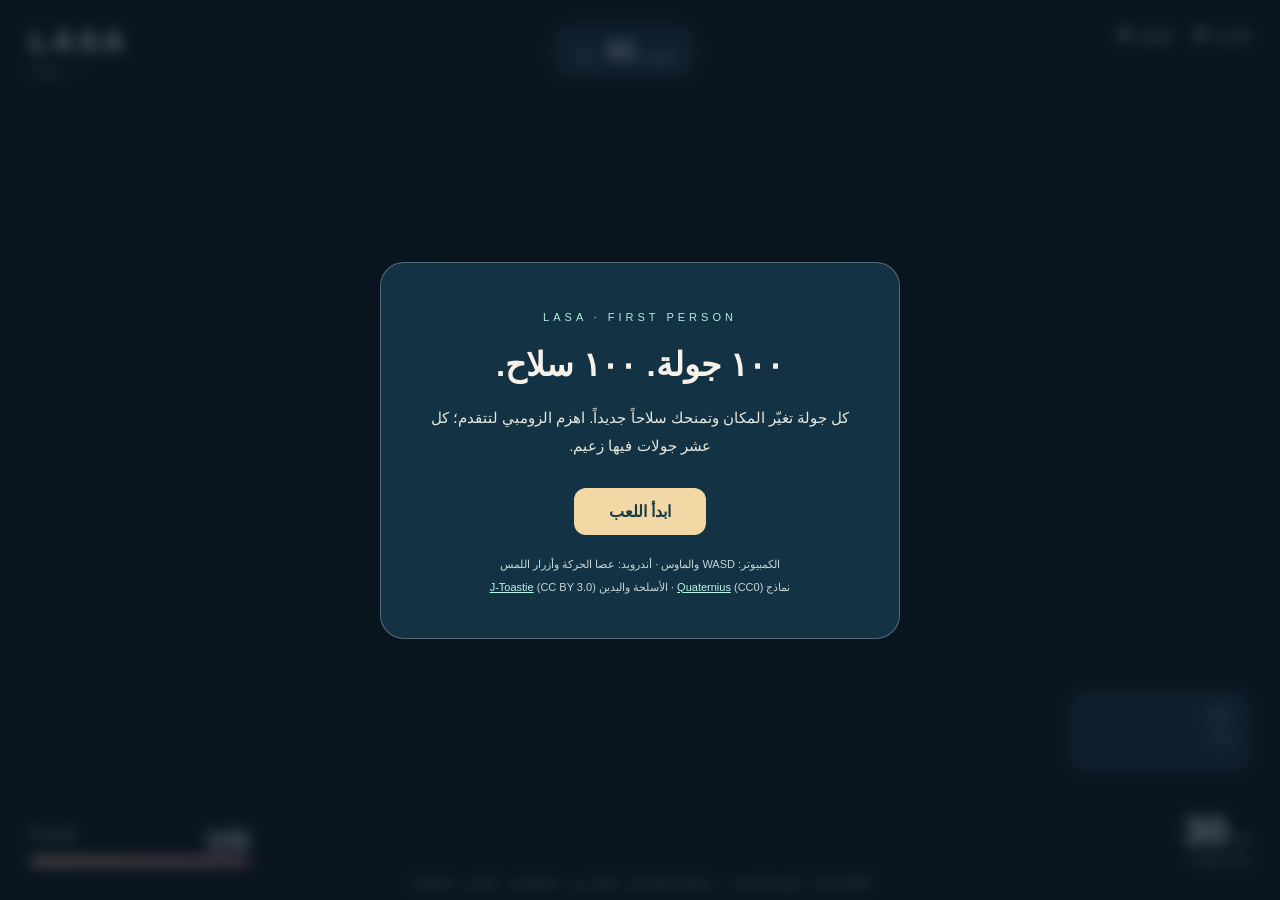
==== commit f0c8477c: "Add supplied monster roster, animated knights, and expanded weapon variants" ====
--- a/index.html
+++ b/index.html
@@ -1,4 +1,5 @@
-<!doctype html><html lang="ar" dir="rtl"><head><meta charset="utf-8"><meta name="viewport" content="width=device-width,initial-scale=1,maximum-scale=1,user-scalable=no"><meta name="theme-color" content="#101c29"><title>لاسا: ١٠٠ جولة</title><link rel="icon" href="data:image/svg+xml,%3Csvg xmlns='http://www.w3.org/2000/svg' viewBox='0 0 40 40'%3E%3Ctext y='32' font-size='32'%3E🎯%3C/text%3E%3C/svg%3E"><link rel="stylesheet" href="style.css?v=zombie-3"><script type="importmap">{"imports":{"three":"./three.module.js"}}</script></head><body><div id="world"></div><div id="damage-flash"></div><header><div class="mark"><b>LASA</b><small>١٠٠ جولة</small></div><div class="round-badge"><span>الجولة</span><strong id="round">01</strong><em>/ 100</em></div><div class="stats"><div>الزومبي <strong id="remaining">0</strong></div><div>النقاط <strong id="score">0</strong></div></div></header><div id="crosshair"><i></i><i></i><i></i><i></i><span></span></div><div id="hitmarker">✕</div><aside class="gun-card"><small id="gun-type">سلاح</small><strong id="gun-name">—</strong><div id="gun-traits"></div></aside><div id="wave-toast" role="status"></div><footer><div class="health"><span>♥ الصحة</span><strong id="health-text">100</strong><div class="meter"><i id="health-fill"></i></div></div><div class="ammo"><strong id="ammo">30</strong><span>/ <b id="reserve">∞</b></span><small>R إعادة تلقيم</small></div></footer><div id="desktop-help">WASD حركة · الماوس للتصويب · زر الفأرة لإطلاق النار · Shift جري · Space قفز · R تلقيم · Esc إيقاف</div><div id="mobile-controls"><div id="joystick"><div id="joystick-knob"></div></div><div class="buttons"><button id="mobile-jump">قفز</button><button id="mobile-reload">تلقيم</button><button id="mobile-fire">إطلاق</button></div></div><section id="overlay"><div class="panel"><small id="overlay-kicker">LASA · FIRST PERSON</small><h1 id="overlay-title">١٠٠ جولة. ١٠٠ سلاح.</h1><p id="overlay-text">كل جولة تغيّر المكان وتمنحك سلاحاً جديداً. اهزم الزومبي لتتقدم؛ كل عشر جولات فيها زعيم.</p><button id="play">ابدأ اللعب</button><div class="overlay-controls">الكمبيوتر: WASD والماوس · أندرويد: عصا الحركة وأزرار اللمس</div><div class="credits">نماذج <a href="https://quaternius.com/packs/toonshootergamekit.html" target="_blank" rel="noopener">Quaternius</a> (CC0) · الأسلحة واليدين <a href="https://poly.pizza/m/U6l6wjxFhC" target="_blank" rel="noopener">J-Toastie</a> (CC BY 3.0)</div></div></section><div id="loading">جارٍ تجهيز الشخصيات…</div><script type="module" src="fps.js?v=zombie-3"></script></body></html>
+<!doctype html><html lang="ar" dir="rtl"><head><meta charset="utf-8"><meta name="viewport" content="width=device-width,initial-scale=1,maximum-scale=1,user-scalable=no"><meta name="theme-color" content="#101c29"><title>لاسا: ١٠٠ جولة</title><link rel="icon" href="data:image/svg+xml,%3Csvg xmlns='http://www.w3.org/2000/svg' viewBox='0 0 40 40'%3E%3Ctext y='32' font-size='32'%3E🎯%3C/text%3E%3C/svg%3E"><link rel="stylesheet" href="style.css?v=arsenal-4"><script type="importmap">{"imports":{"three":"./three.module.js"}}</script></head><body><div id="world"></div><div id="damage-flash"></div><header><div class="mark"><b>LASA</b><small>١٠٠ جولة</small></div><div class="round-badge"><span>الجولة</span><strong id="round">01</strong><em>/ 100</em></div><div class="stats"><div>الأعداء <strong id="remaining">0</strong></div><div>النقاط <strong id="score">0</strong></div></div></header><div id="crosshair"><i></i><i></i><i></i><i></i><span></span></div><div id="hitmarker">✕</div><aside class="gun-card"><small id="gun-type">سلاح</small><strong id="gun-name">—</strong><div id="gun-traits"></div></aside><div id="wave-toast" role="status"></div><footer><div class="health"><span>♥ الصحة</span><strong id="health-text">100</strong><div class="meter"><i id="health-fill"></i></div></div><div class="ammo"><strong id="ammo">30</strong><span>/ <b id="reserve">∞</b></span><small>R إعادة تلقيم</small></div></footer><div id="desktop-help">WASD حركة · الماوس للتصويب · زر الفأرة لإطلاق النار · Shift جري · Space قفز · R تلقيم · Esc إيقاف</div><div id="mobile-controls"><div id="joystick"><div id="joystick-knob"></div></div><div class="buttons"><button id="mobile-jump">قفز</button><button id="mobile-reload">تلقيم</button><button id="mobile-fire">إطلاق</button></div></div><section id="overlay"><div class="panel"><small id="overlay-kicker">LASA · FIRST PERSON</small><h1 id="overlay-title">١٠٠ جولة. ١٠٠ سلاح.</h1><p id="overlay-text">كل جولة تغيّر المكان وتمنحك سلاحاً جديداً. اهزم الزومبي لتتقدم؛ كل عشر جولات فيها زعيم.</p><button id="play">ابدأ اللعب</button><div class="overlay-controls">الكمبيوتر: WASD والماوس · أندرويد: عصا الحركة وأزرار اللمس</div><div class="credits">نماذج <a href="https://quaternius.com/packs/toonshootergamekit.html" target="_blank" rel="noopener">Quaternius</a> (CC0) · الأسلحة واليدين <a href="https://poly.pizza/m/U6l6wjxFhC" target="_blank" rel="noopener">J-Toastie</a> (CC BY 3.0)</div></div></section><div id="loading">جارٍ تجهيز الشخصيات…</div><script type="module" src="fps.js?v=arsenal-4"></script></body></html>
 
 
 
+
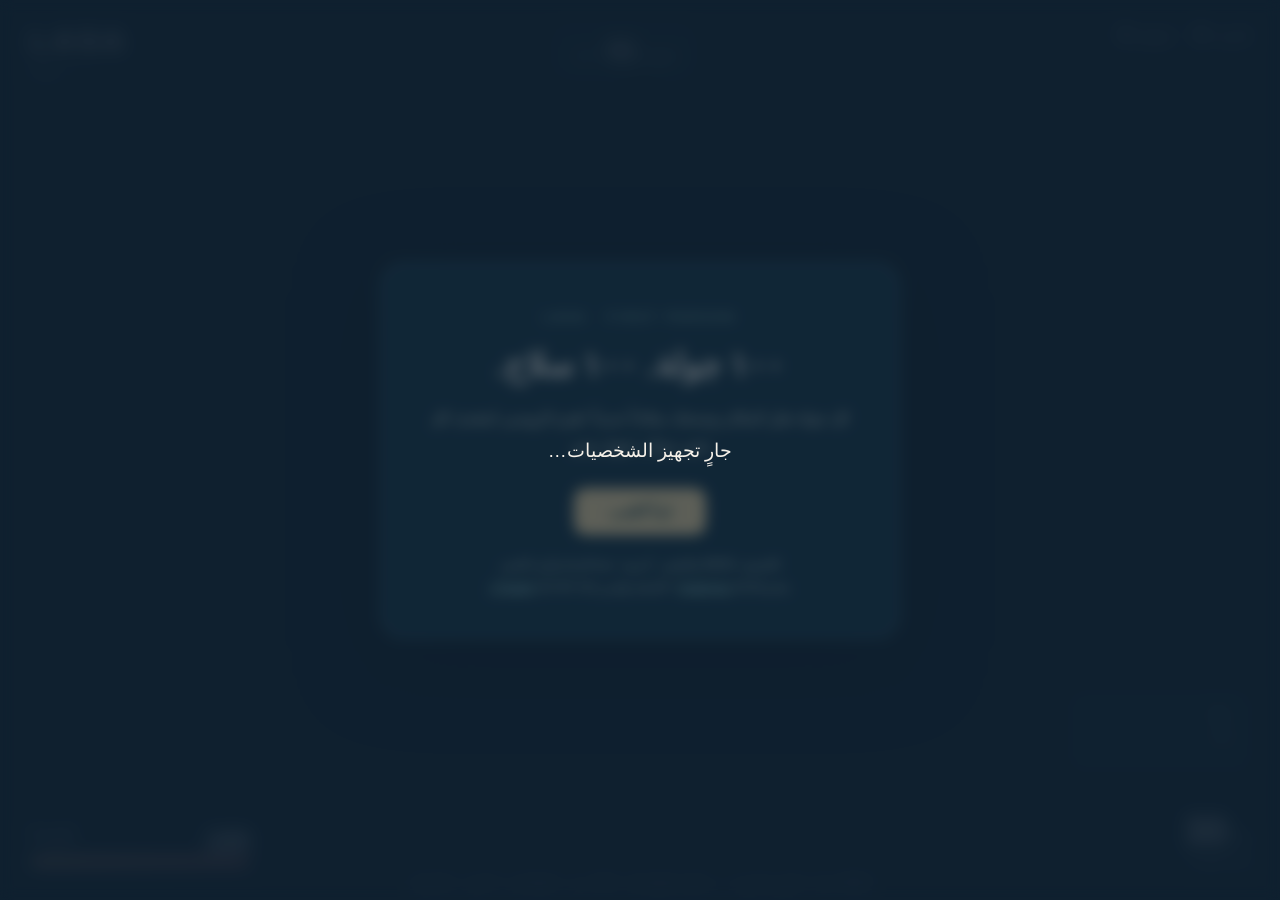
==== commit 8005885a: "Add textured arenas, round progression and responsive enemy combat" ====
--- a/index.html
+++ b/index.html
@@ -1,4 +1,4 @@
-<!doctype html><html lang="ar" dir="rtl"><head><meta charset="utf-8"><meta name="viewport" content="width=device-width,initial-scale=1,maximum-scale=1,user-scalable=no"><meta name="theme-color" content="#101c29"><title>لاسا: ١٠٠ جولة</title><link rel="icon" href="data:image/svg+xml,%3Csvg xmlns='http://www.w3.org/2000/svg' viewBox='0 0 40 40'%3E%3Ctext y='32' font-size='32'%3E🎯%3C/text%3E%3C/svg%3E"><link rel="stylesheet" href="style.css?v=arsenal-4"><script type="importmap">{"imports":{"three":"./three.module.js"}}</script></head><body><div id="world"></div><div id="damage-flash"></div><header><div class="mark"><b>LASA</b><small>١٠٠ جولة</small></div><div class="round-badge"><span>الجولة</span><strong id="round">01</strong><em>/ 100</em></div><div class="stats"><div>الأعداء <strong id="remaining">0</strong></div><div>النقاط <strong id="score">0</strong></div></div></header><div id="crosshair"><i></i><i></i><i></i><i></i><span></span></div><div id="hitmarker">✕</div><aside class="gun-card"><small id="gun-type">سلاح</small><strong id="gun-name">—</strong><div id="gun-traits"></div></aside><div id="wave-toast" role="status"></div><footer><div class="health"><span>♥ الصحة</span><strong id="health-text">100</strong><div class="meter"><i id="health-fill"></i></div></div><div class="ammo"><strong id="ammo">30</strong><span>/ <b id="reserve">∞</b></span><small>R إعادة تلقيم</small></div></footer><div id="desktop-help">WASD حركة · الماوس للتصويب · زر الفأرة لإطلاق النار · Shift جري · Space قفز · R تلقيم · Esc إيقاف</div><div id="mobile-controls"><div id="joystick"><div id="joystick-knob"></div></div><div class="buttons"><button id="mobile-jump">قفز</button><button id="mobile-reload">تلقيم</button><button id="mobile-fire">إطلاق</button></div></div><section id="overlay"><div class="panel"><small id="overlay-kicker">LASA · FIRST PERSON</small><h1 id="overlay-title">١٠٠ جولة. ١٠٠ سلاح.</h1><p id="overlay-text">كل جولة تغيّر المكان وتمنحك سلاحاً جديداً. اهزم الزومبي لتتقدم؛ كل عشر جولات فيها زعيم.</p><button id="play">ابدأ اللعب</button><div class="overlay-controls">الكمبيوتر: WASD والماوس · أندرويد: عصا الحركة وأزرار اللمس</div><div class="credits">نماذج <a href="https://quaternius.com/packs/toonshootergamekit.html" target="_blank" rel="noopener">Quaternius</a> (CC0) · الأسلحة واليدين <a href="https://poly.pizza/m/U6l6wjxFhC" target="_blank" rel="noopener">J-Toastie</a> (CC BY 3.0)</div></div></section><div id="loading">جارٍ تجهيز الشخصيات…</div><script type="module" src="fps.js?v=arsenal-4"></script></body></html>
+<!doctype html><html lang="ar" dir="rtl"><head><meta charset="utf-8"><meta name="viewport" content="width=device-width,initial-scale=1,maximum-scale=1,user-scalable=no"><meta name="theme-color" content="#101c29"><title>لاسا: ١٠٠ جولة</title><link rel="icon" href="data:image/svg+xml,%3Csvg xmlns='http://www.w3.org/2000/svg' viewBox='0 0 40 40'%3E%3Ctext y='32' font-size='32'%3E🎯%3C/text%3E%3C/svg%3E"><link rel="stylesheet" href="style.css?v=worlds-5"><script type="importmap">{"imports":{"three":"./three.module.js"}}</script></head><body><div id="world"></div><div id="damage-flash"></div><header><div class="mark"><b>LASA</b><small>١٠٠ جولة</small></div><div class="round-badge"><span>الجولة</span><strong id="round">01</strong><em>/ 100</em></div><div class="stats"><div>الأعداء <strong id="remaining">0</strong></div><div>النقاط <strong id="score">0</strong></div></div></header><div id="crosshair"><i></i><i></i><i></i><i></i><span></span></div><div id="hitmarker">✕</div><aside class="gun-card"><small id="gun-type">سلاح</small><strong id="gun-name">—</strong><div id="gun-traits"></div></aside><div id="location"></div><div id="wave-toast" role="status"></div><footer><div class="health"><span>♥ الصحة</span><strong id="health-text">100</strong><div class="meter"><i id="health-fill"></i></div></div><div class="ammo"><strong id="ammo">30</strong><span>/ <b id="reserve">∞</b></span><small>R إعادة تلقيم</small></div></footer><div id="desktop-help">WASD حركة · الماوس للتصويب · زر الفأرة لإطلاق النار · Shift جري · Space قفز · R تلقيم · Esc إيقاف</div><div id="mobile-controls"><div id="joystick"><div id="joystick-knob"></div></div><div class="buttons"><button id="mobile-jump">قفز</button><button id="mobile-reload">تلقيم</button><button id="mobile-fire">إطلاق</button></div></div><section id="overlay"><div class="panel"><small id="overlay-kicker">LASA · FIRST PERSON</small><h1 id="overlay-title">١٠٠ جولة. ١٠٠ سلاح.</h1><p id="overlay-text">كل جولة تغيّر المكان وتمنحك سلاحاً جديداً. اهزم الزومبي لتتقدم؛ كل عشر جولات فيها زعيم.</p><button id="play">ابدأ اللعب</button><div class="overlay-controls">الكمبيوتر: WASD والماوس · أندرويد: عصا الحركة وأزرار اللمس</div><div class="credits">نماذج <a href="https://quaternius.com/packs/toonshootergamekit.html" target="_blank" rel="noopener">Quaternius</a> (CC0) · الأسلحة واليدين <a href="https://poly.pizza/m/U6l6wjxFhC" target="_blank" rel="noopener">J-Toastie</a> (CC BY 3.0)</div></div></section><div id="loading">جارٍ تجهيز الشخصيات…</div><script type="module" src="fps.js?v=worlds-5"></script></body></html>
 
 
 
--- a/style.css
+++ b/style.css
@@ -1 +1,3 @@
 *{box-sizing:border-box}html,body{margin:0;width:100%;height:100%;overflow:hidden;background:#102234;color:#f6f1e9;font-family:Tahoma,Arial,sans-serif;touch-action:none;user-select:none}button{font:inherit;cursor:pointer;color:inherit}#world,#world canvas,#damage-flash{position:fixed;inset:0;width:100%;height:100%}#damage-flash{pointer-events:none;background:#fa514a;opacity:0;transition:opacity .14s}header{position:fixed;top:25px;left:30px;right:30px;display:flex;align-items:flex-start;justify-content:space-between;direction:ltr;pointer-events:none;text-shadow:0 2px 8px #1424328c}.mark{display:flex;flex-direction:column;line-height:1}.mark b{font:900 29px Arial;letter-spacing:5px}.mark small{font-size:11px;letter-spacing:3px;margin-top:7px}.round-badge{display:flex;gap:8px;align-items:baseline;direction:rtl;background:#142c3cad;border:1px solid #ffffff36;border-radius:18px;padding:10px 18px;backdrop-filter:blur(7px)}.round-badge span{font-size:12px}.round-badge strong{font:700 27px Arial}.round-badge em{font:12px Arial;opacity:.65}.stats{display:flex;gap:22px;font-size:13px;direction:rtl}.stats strong{font:700 18px Arial;margin-right:5px}#crosshair{position:fixed;top:50%;left:50%;width:34px;height:34px;transform:translate(-50%,-50%);pointer-events:none;filter:drop-shadow(0 1px 2px #16343c)}#crosshair i{position:absolute;background:#fff9dd;border-radius:3px}#crosshair i:nth-child(1){width:2px;height:7px;left:16px;top:0}#crosshair i:nth-child(2){width:2px;height:7px;left:16px;bottom:0}#crosshair i:nth-child(3){height:2px;width:7px;top:16px;left:0}#crosshair i:nth-child(4){height:2px;width:7px;top:16px;right:0}#crosshair span{position:absolute;width:3px;height:3px;background:#fff;left:15.5px;top:15.5px;border-radius:50%}#hitmarker{position:fixed;top:calc(50% - 20px);left:calc(50% - 16px);font-size:36px;color:#fdf5d3;opacity:0;pointer-events:none}.gun-card{position:fixed;right:30px;bottom:130px;text-align:right;padding:14px 18px;background:#142c3cba;border:1px solid #ffffff36;border-radius:16px;min-width:180px;backdrop-filter:blur(8px)}.gun-card small{font-size:11px;color:#a7e5db;display:block}.gun-card strong{display:block;font-size:18px;margin-top:6px}.gun-card #gun-traits{font-size:11px;opacity:.75;margin-top:8px}footer{position:fixed;bottom:34px;left:30px;right:30px;display:flex;justify-content:space-between;align-items:end;direction:ltr;pointer-events:none}.health{width:220px;font-size:13px}.health strong{float:right;font:700 27px Arial}.meter{width:100%;height:9px;background:#1a3649ae;border:1px solid #ffffff5a;border-radius:9px;overflow:hidden;margin-top:10px}.meter i{display:block;width:100%;height:100%;background:linear-gradient(90deg,#f4ac87,#e36b6e);transition:width .25s}.ammo{font:700 39px Arial;text-shadow:0 2px 8px #122d39}.ammo span{font-size:18px;opacity:.6}.ammo small{display:block;text-align:right;font:11px Tahoma;opacity:.8}#desktop-help{position:fixed;bottom:10px;width:100%;text-align:center;font-size:11px;opacity:.72;pointer-events:none}#wave-toast{position:fixed;top:27%;left:50%;transform:translateX(-50%);font-size:22px;font-weight:bold;text-align:center;text-shadow:0 2px 12px #143c4c;opacity:0;transition:opacity .3s;pointer-events:none}#wave-toast.show{opacity:1}#overlay,#loading{position:fixed;inset:0;display:grid;place-items:center;background:#102030a8;backdrop-filter:blur(7px);z-index:5}#loading{z-index:6;font-size:19px}#loading[hidden],#overlay[hidden]{display:none}.panel{width:min(520px,calc(100vw - 36px));text-align:center;padding:44px 36px;background:#153547ed;border:1px solid #ffffff48;border-radius:24px;box-shadow:0 20px 80px #08192388}.panel small{letter-spacing:4px;font:11px Arial;color:#b6ece3}.panel h1{font-size:33px;margin:20px 0}.panel p{line-height:1.9;font-size:15px;color:#e7e9df}.panel button{background:#f2d8a5;color:#173c46;border:0;border-radius:12px;padding:14px 35px;font-weight:bold;margin-top:12px}.panel button:hover{background:#fff0c8}.overlay-controls,.credits{font-size:11px;margin-top:23px;color:#c7d7d6}.credits{margin-top:10px}.credits a{color:#bcf7eb}#mobile-controls{display:none}@media(pointer:coarse),(max-width:700px){header{top:16px;left:15px;right:15px}.mark b{font-size:21px}.mark small{font-size:9px}.round-badge{padding:7px 10px}.round-badge strong{font-size:22px}.stats{display:none}.gun-card{right:12px;top:68px;bottom:auto;padding:8px 11px;min-width:126px}.gun-card strong{font-size:14px}.gun-card #gun-traits{font-size:9px}footer{left:15px;right:15px;bottom:22px}.health{width:130px}.health strong{font-size:19px}.ammo{font-size:27px}.ammo span{font-size:13px}#desktop-help{display:none}#mobile-controls{display:block;position:fixed;inset:0;pointer-events:none}#joystick{position:absolute;left:22px;bottom:135px;width:120px;height:120px;background:#1a4c6488;border:1px solid #ffffff74;border-radius:50%;pointer-events:auto}#joystick-knob{position:absolute;left:37px;top:37px;width:46px;height:46px;background:#b5e7debb;border-radius:50%}.buttons{position:absolute;right:16px;bottom:135px;display:flex;gap:8px;align-items:end;pointer-events:auto}.buttons button{width:58px;height:58px;background:#1a4c64aa;border:1px solid #ffffff77;border-radius:50%;font-size:12px}.buttons #mobile-fire{width:89px;height:89px;background:#df846dcf;font-size:15px;font-weight:bold}.panel{padding:27px 21px}.panel h1{font-size:25px}.panel p{font-size:13px}#wave-toast{top:22%;font-size:16px}}
+
+#location{position:fixed;top:78px;left:50%;transform:translateX(-50%);color:#eee8d9;font-size:13px;text-shadow:0 2px 5px #000;background:#15202699;padding:7px 16px;border-radius:4px;pointer-events:none;white-space:nowrap}@media(max-height:500px){#location{top:58px;font-size:11px;padding:4px 10px}}
